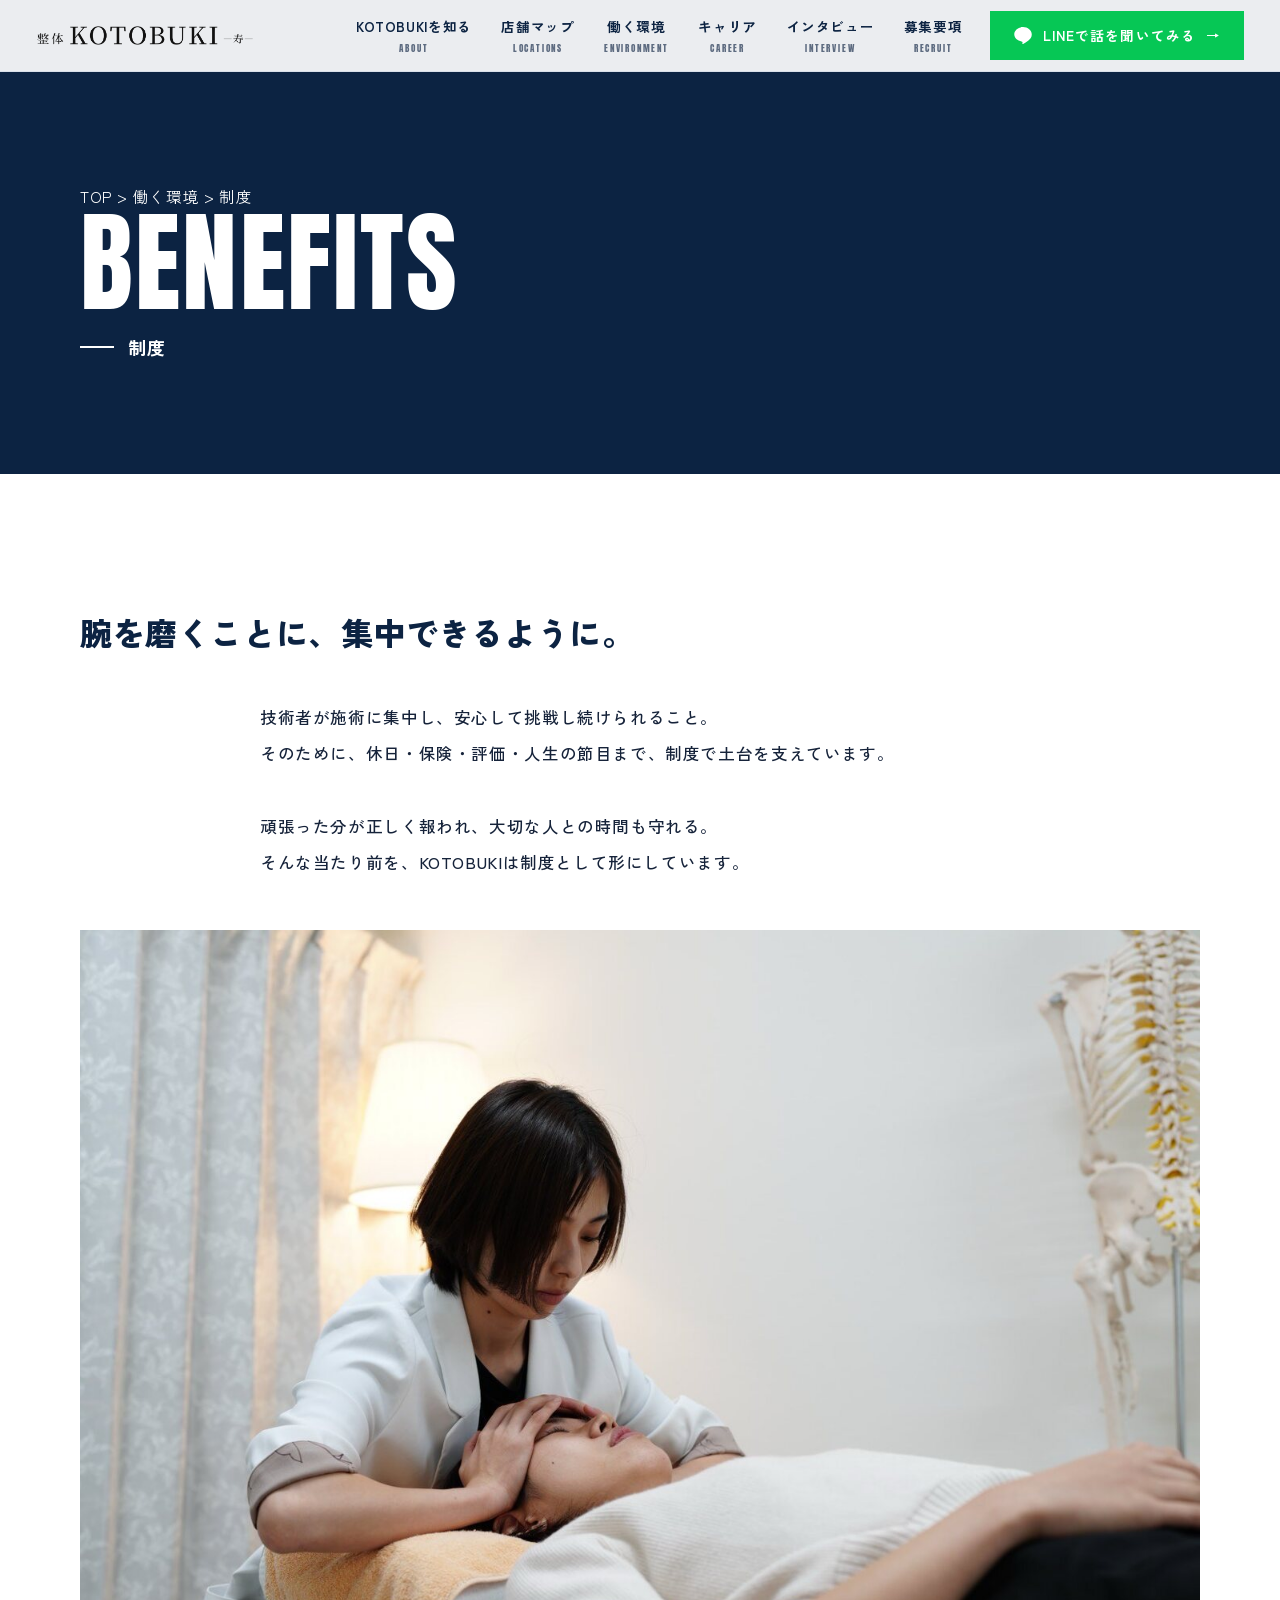
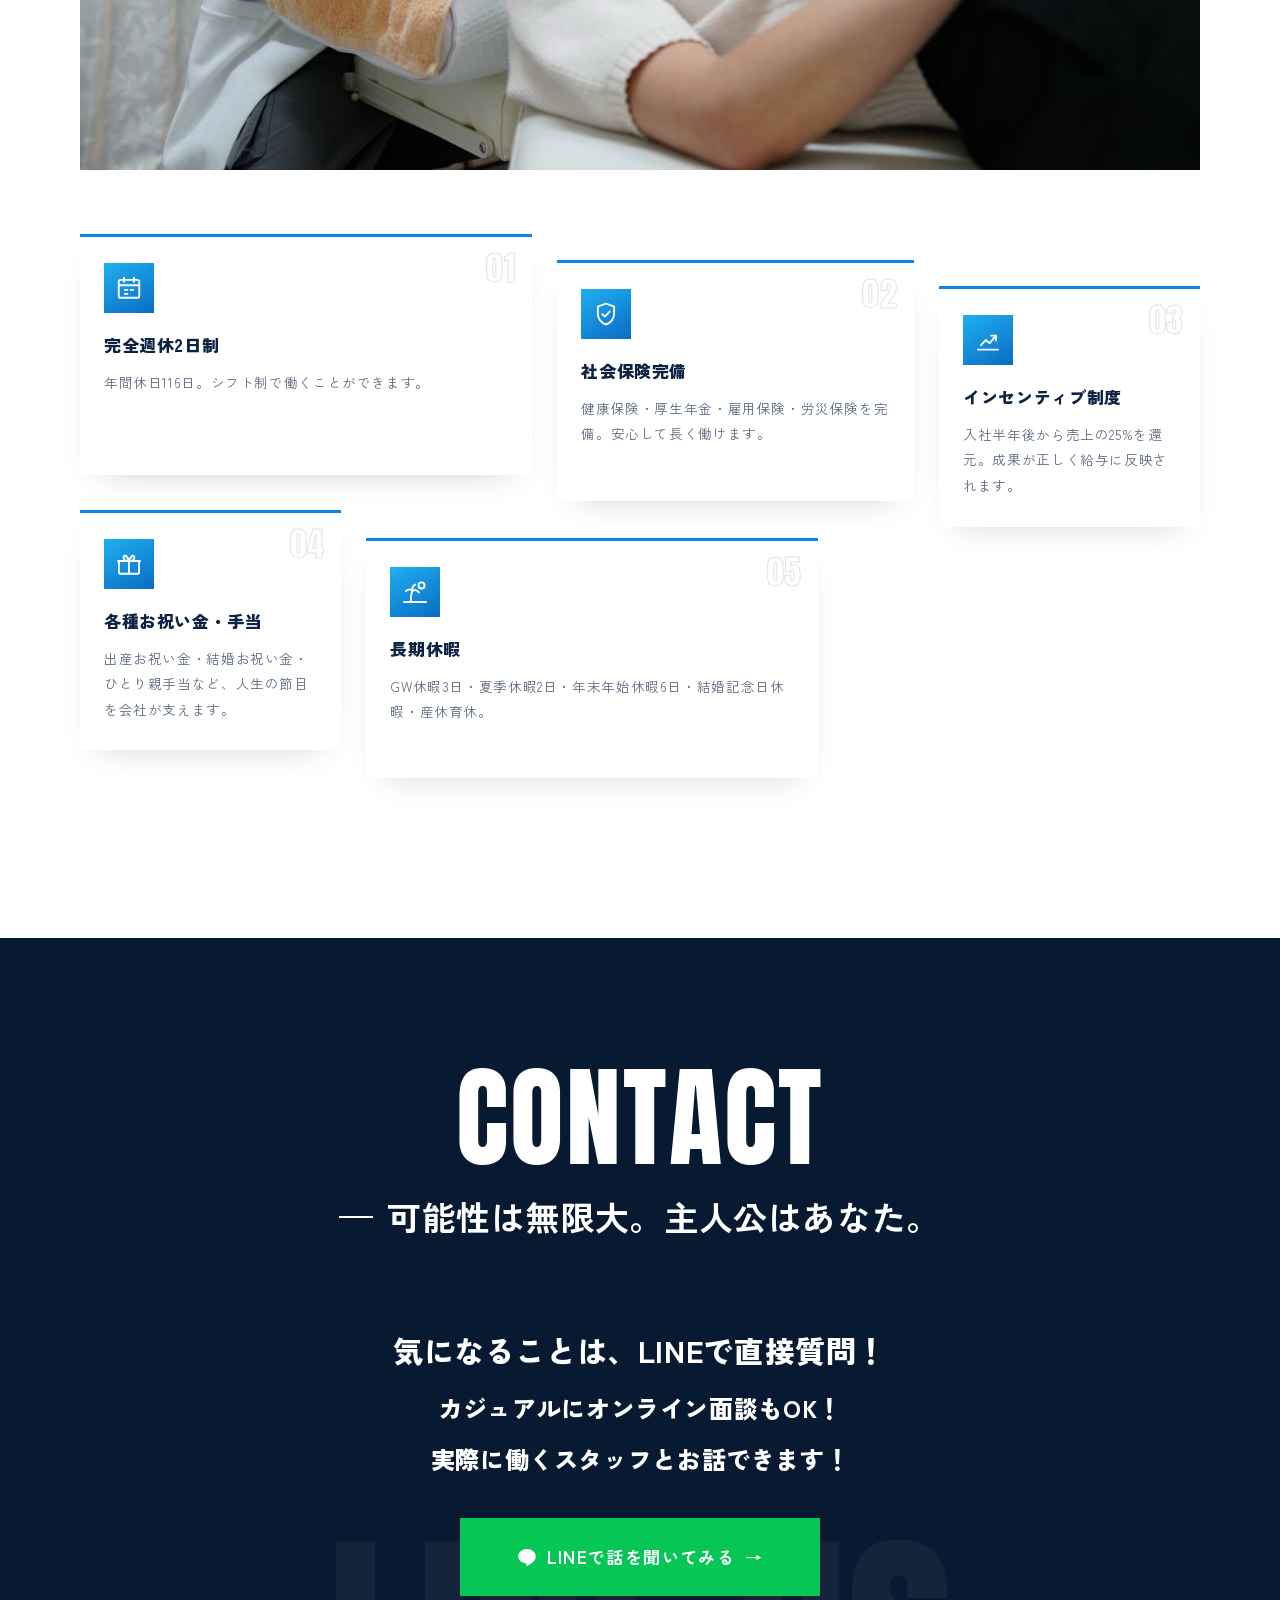
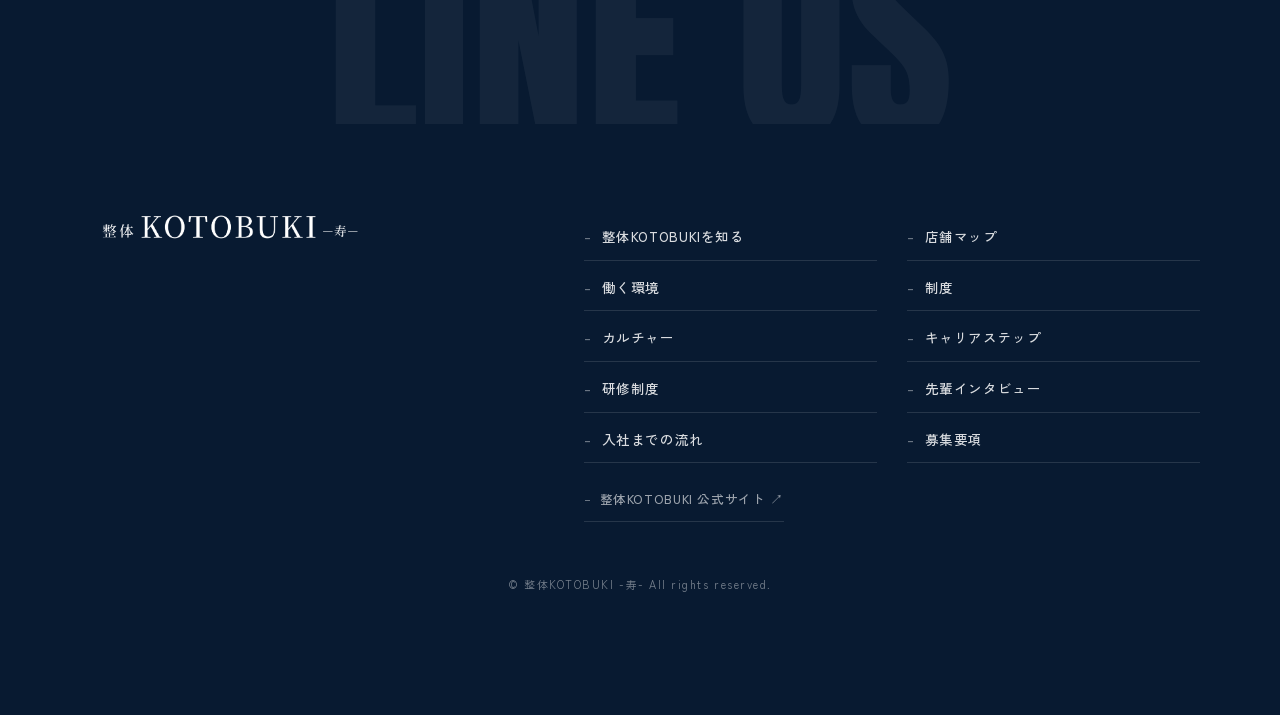
==== benefits.html @ 1397293a "採用LP 最新版（全9ページ・制度/カルチャー/研修/インタビュー写真反映）" ====
<!DOCTYPE html>
<html lang="ja">
<head>
<meta charset="UTF-8">
<meta name="viewport" content="width=device-width, initial-scale=1.0">
<title>制度｜整体KOTOBUKI 採用サイト</title>
<meta name="description" content="">
<link rel="preconnect" href="https://fonts.googleapis.com">
<link rel="preconnect" href="https://fonts.gstatic.com" crossorigin>
<link href="https://fonts.googleapis.com/css2?family=Anton&family=Zen+Kaku+Gothic+New:wght@500;700;900&display=swap" rel="stylesheet">
<link rel="stylesheet" href="css/style.css">
</head>
<body data-page="benefits">

<main id="benefits-page"></main>

<script src="js/config.js"></script>
<script src="js/main.js"></script>
</body>
</html>
---- css/style.css ----
/* =====================================================
   整体KOTOBUKI 採用サイト  style.css
   ※文章・画像・リンクの変更は js/config.js で行えます。
     このファイルを編集する必要はありません。
   ===================================================== */

:root{
  --navy-900:#081A31;
  --navy-800:#0C2342;
  --navy-700:#122E55;   /* メインネイビー */
  --navy-600:#1B3D6E;
  --navy-100:#E8EDF4;
  --blue-fresh-1:#1FB0EF; /* FVフレッシュブルー(明) */
  --blue-fresh-2:#0E86DD; /* FVフレッシュブルー(中) */
  --blue-fresh-3:#0A6CC4; /* FVフレッシュブルー(深) */
  --white:#FFFFFF;
  --off:#F5F7FA;
  --ink:#16233A;
  --gray:#5D6B80;
  --rule:#D9DFE8;
  --font-en:"Anton",sans-serif;
  --font-ja:"Zen Kaku Gothic New","Hiragino Kaku Gothic ProN","Yu Gothic",sans-serif;
  --header-h:72px;
  --ease:cubic-bezier(.22,.61,.2,1);
}

*{margin:0;padding:0;box-sizing:border-box}
html{scroll-behavior:smooth;scroll-padding-top:calc(var(--header-h) + 12px)}
body{
  font-family:var(--font-ja);
  color:var(--ink);
  background:var(--white);
  line-height:1.9;
  font-size:15.5px;
  letter-spacing:.04em;
  overflow-x:hidden;
}
img{max-width:100%;display:block}
a{color:inherit;text-decoration:none}
ul,ol{list-style:none}

/* ---------- 汎用 ---------- */
.wrap{width:min(1120px,92%);margin-inline:auto}
.sec{padding:clamp(72px,10vw,140px) 0;position:relative}
.sec--off{background:var(--off)}
.sec--navy{background:var(--navy-800);color:var(--white)}

/* 見出し：巨大英字＋日本語 */
.sec-head{margin-bottom:clamp(40px,6vw,72px);position:relative}
.sec-head .en{
  font-family:var(--font-en);
  font-size:clamp(46px,9vw,110px);
  line-height:.95;
  color:var(--navy-700);
  letter-spacing:.02em;
  text-transform:uppercase;
}
.sec--navy .sec-head .en{color:var(--white)}
.sec-head .en.outline{
  color:transparent;
  -webkit-text-stroke:1.5px var(--navy-700);
}
.sec--navy .sec-head .en.outline{-webkit-text-stroke:1.5px rgba(255,255,255,.85)}
.sec-head .ja{
  display:inline-flex;align-items:center;gap:14px;
  margin-top:14px;
  font-weight:700;font-size:clamp(15px,2.2vw,18px);
  color:var(--ink);
}
.sec--navy .sec-head .ja{color:var(--white)}
.sec-head .ja::before{content:"";width:34px;height:2px;background:var(--navy-700)}
.sec--navy .sec-head .ja::before{background:var(--white)}
.sec-lead{
  font-weight:900;font-size:clamp(21px,3.6vw,30px);
  line-height:1.6;color:var(--navy-800);margin-bottom:14px;
}
.sec--navy .sec-lead{color:var(--white)}
.sec-sub{color:var(--gray);max-width:640px}
.sec--navy .sec-sub{color:rgba(255,255,255,.78)}

/* ボタン */
.btn-line{
  position:relative;display:inline-flex;align-items:center;justify-content:center;gap:10px;
  min-width:280px;padding:18px 34px;
  background:var(--navy-700);color:var(--white);
  font-weight:700;font-size:16px;letter-spacing:.08em;
  border:1.5px solid var(--navy-700);
  overflow:hidden;isolation:isolate;
  transition:color .35s var(--ease);
}
.btn-line .icon{width:20px;height:20px;flex:none}
.btn-line .icon path{fill:currentColor}
.btn-line::after{content:"→";font-family:var(--font-ja);transition:transform .35s var(--ease)}
.btn-line::before{
  content:"";position:absolute;inset:0;background:var(--white);
  transform:scaleX(0);transform-origin:left;transition:transform .35s var(--ease);z-index:-1;
}
.btn-line:hover{color:var(--navy-700)}
.btn-line:hover::before{transform:scaleX(1)}
.btn-line:hover::after{transform:translateX(5px)}
.btn-line:focus-visible{outline:3px solid var(--navy-600);outline-offset:3px}
.btn-line--ghost{background:transparent;color:var(--navy-700)}
.btn-line--ghost::before{background:var(--navy-700)}
.btn-line--ghost:hover{color:var(--white)}
.sec--navy .btn-line{background:var(--white);color:var(--navy-800);border-color:var(--white)}
.sec--navy .btn-line::before{background:var(--navy-900)}
.sec--navy .btn-line:hover{color:var(--white)}

/* 画像プレースホルダー（写真未設定のとき） */
.ph{
  background:
    repeating-linear-gradient(-45deg,#E9EDF3 0 14px,#F2F5F9 14px 28px);
  border:1px solid var(--rule);
  display:flex;align-items:center;justify-content:center;
  color:#93A0B4;font-size:12px;font-weight:700;letter-spacing:.1em;
  text-align:center;padding:8px;min-height:100%;width:100%;
}
.imgbox{position:relative;overflow:hidden;background:var(--navy-100)}
.imgbox>img{width:100%;height:100%;object-fit:cover}

/* スクロール出現 */
.rv{opacity:0;transform:translateY(34px);transition:opacity .9s var(--ease),transform .9s var(--ease)}
.rv.is-in{opacity:1;transform:none}
.rv-d1{transition-delay:.12s}.rv-d2{transition-delay:.24s}.rv-d3{transition-delay:.36s}

/* =====================================================
   スプラッシュ（初回ロード演出）
   ===================================================== */
#splash{
  position:fixed;inset:0;z-index:1000;background:var(--navy-900);
  display:flex;align-items:center;justify-content:center;flex-direction:column;gap:18px;
  transition:transform .9s var(--ease);
}
#splash.is-done{transform:translateY(-100%)}
#splash .sp-en{
  font-family:var(--font-en);color:var(--white);
  font-size:clamp(34px,8vw,72px);letter-spacing:.06em;display:flex;overflow:hidden;
}
#splash .sp-en span{display:inline-block;transform:translateY(110%);animation:spUp .7s var(--ease) forwards}
#splash .sp-ja{
  color:rgba(255,255,255,.75);font-size:13px;letter-spacing:.35em;font-weight:500;
  opacity:0;animation:spFade .8s .9s forwards;
}
#splash .sp-bar{width:0;height:2px;background:var(--white);animation:spBar 1s .5s var(--ease) forwards}
@keyframes spUp{to{transform:translateY(0)}}
@keyframes spFade{to{opacity:1}}
@keyframes spBar{to{width:180px}}
body.no-splash #splash{display:none}

/* =====================================================
   ヘッダー
   ===================================================== */
#header{
  position:fixed;top:0;left:0;right:0;z-index:900;height:var(--header-h);
  display:flex;align-items:center;justify-content:space-between;
  padding:0 clamp(16px,3vw,36px);
  background:rgba(255,255,255,.92);backdrop-filter:blur(8px);
  border-bottom:1px solid var(--rule);
  transform:translateY(-100%);
  transition:transform .6s var(--ease),background-color .45s var(--ease),border-color .45s var(--ease),backdrop-filter .45s var(--ease);
}
#header.is-show{transform:none}
#header.is-clear{background:transparent;border-bottom-color:transparent;backdrop-filter:none}
.logo{display:flex;flex-direction:column;line-height:1.2}
.logo .l-top{font-size:10px;letter-spacing:.28em;color:var(--gray);font-weight:500}
.logo .l-main{font-family:var(--font-en);font-size:21px;color:var(--navy-800);letter-spacing:.05em}
.logo .l-main small{font-family:var(--font-ja);font-size:11px;font-weight:700;margin-left:6px;color:var(--gray)}
.logo img{height:22px;width:auto;max-width:min(60vw,300px);object-fit:contain}
.f-brand .logo img{height:26px}

.gnav{display:flex;align-items:center;gap:clamp(14px,2vw,28px)}
.gnav a.nav-item{display:flex;flex-direction:column;align-items:center;gap:1px;padding:6px 2px;position:relative}
.gnav a.nav-item .n-ja{font-size:13.5px;font-weight:700;color:var(--navy-800)}
.gnav a.nav-item .n-en{font-family:var(--font-en);font-size:9px;letter-spacing:.2em;color:var(--gray)}
.gnav a.nav-item::after{
  content:"";position:absolute;left:0;bottom:-2px;width:100%;height:2px;
  background:var(--navy-700);transform:scaleX(0);transition:transform .3s var(--ease);
}
.gnav a.nav-item:hover::after{transform:scaleX(1)}
.gnav .btn-line{min-width:0;padding:11px 22px;font-size:13.5px}

#menu-btn{
  display:none;width:52px;height:52px;border:none;cursor:pointer;
  background:linear-gradient(175deg,var(--blue-fresh-1) 0%,var(--blue-fresh-2) 45%,var(--blue-fresh-3) 100%);
  flex-direction:column;align-items:center;justify-content:center;gap:6px;z-index:960;
}
#menu-btn span{display:block;width:22px;height:2px;background:var(--white);transition:.35s var(--ease)}
#menu-btn.is-open span:nth-child(1){transform:translateY(8px) rotate(45deg)}
#menu-btn.is-open span:nth-child(2){opacity:0}
#menu-btn.is-open span:nth-child(3){transform:translateY(-8px) rotate(-45deg)}

/* スマホ全画面メニュー */
#mobile-menu{
  position:fixed;inset:0;z-index:950;background:var(--navy-900);color:var(--white);
  padding:calc(var(--header-h) + 24px) 8% 120px;
  display:flex;flex-direction:column;gap:6px;overflow-y:auto;
  clip-path:inset(0 0 100% 0);transition:clip-path .6s var(--ease);
}
#mobile-menu.is-open{clip-path:inset(0)}
/* 閉じるボタン（白い四角＋× 王将風） */
#menu-close{
  position:absolute;top:14px;right:14px;z-index:5;
  width:58px;height:58px;background:var(--white);border:none;cursor:pointer;
  display:flex;flex-direction:column;align-items:center;justify-content:center;gap:5px;
}
#menu-close .x{position:relative;width:20px;height:20px;display:block}
#menu-close .x i{position:absolute;left:0;top:9px;width:20px;height:2px;background:var(--navy-900);display:block}
#menu-close .x i:first-child{transform:rotate(45deg)}
#menu-close .x i:last-child{transform:rotate(-45deg)}
#menu-close .cl{font-family:var(--font-en);font-size:9px;letter-spacing:.16em;color:var(--navy-900)}
#menu-close:focus-visible{outline:3px solid var(--white);outline-offset:3px}
#mobile-menu .m-group{margin-bottom:2px}
#mobile-menu a.m-sub{
  display:flex;align-items:center;gap:10px;
  padding:11px 0 11px 24px;font-size:14px;font-weight:500;color:rgba(255,255,255,.82);
  border-bottom:1px solid rgba(255,255,255,.08);
  opacity:0;transform:translateY(14px);transition:.5s var(--ease);
}
#mobile-menu a.m-sub::before{content:"–";color:rgba(255,255,255,.4)}
#mobile-menu.is-open a.m-sub{opacity:1;transform:none}
#mobile-menu .m-logo{margin-bottom:16px}
#mobile-menu .m-logo img{height:20px;width:auto;opacity:.95}
#mobile-menu a.m-item{
  display:flex;align-items:baseline;gap:14px;padding:16px 0;
  border-bottom:1px solid rgba(255,255,255,.14);
  opacity:0;transform:translateY(16px);transition:.5s var(--ease);
}
#mobile-menu.is-open a.m-item{opacity:1;transform:none}
#mobile-menu a.m-item .n-en{font-family:var(--font-en);font-size:13px;letter-spacing:.15em;color:rgba(255,255,255,.5);min-width:110px}
#mobile-menu a.m-item .n-ja{font-weight:700;font-size:17px}
#mobile-menu .m-cta{margin-top:28px;opacity:0;transition:opacity .5s .3s var(--ease)}
#mobile-menu.is-open .m-cta{opacity:1}
#mobile-menu .m-cta .btn-line{width:100%;background:var(--white);color:var(--navy-900);border-color:var(--white)}
#mobile-menu .m-cta .btn-line::before{background:var(--navy-700)}
#mobile-menu .m-cta .btn-line:hover{color:var(--white)}

/* =====================================================
   ファーストビュー
   ===================================================== */
#hero{position:relative;display:flex;flex-direction:column;min-height:100svh;overflow:hidden;background:var(--blue-fresh-3)}
.hero-slides{position:relative;flex:none;height:70svh;min-height:380px;overflow:hidden}
.hero-slide{position:absolute;inset:0;opacity:0;transition:opacity 1.5s ease}
.hero-slide.is-active{opacity:1}
.hero-slide .imgbox,.hero-slide .ph{position:absolute;inset:0}
.hero-slide img{width:100%;height:100%;object-fit:cover;object-position:50% 28%}
/* 3種類のカメラワーク（ゆっくりズーム・パン） */
.hero-slide.kb-a img{animation:kbA 9.5s ease-out forwards}
.hero-slide.kb-b img{animation:kbB 9.5s ease-out forwards}
.hero-slide.kb-c img{animation:kbC 9.5s ease-out forwards}
@keyframes kbA{from{transform:scale(1.14)}to{transform:scale(1.02)}}
@keyframes kbB{from{transform:scale(1.04) translateX(-1.6%)}to{transform:scale(1.16) translateX(1.4%)}}
@keyframes kbC{from{transform:scale(1.12) translate(1.8%,1.4%)}to{transform:scale(1.03) translate(-1%,-1%)}}
.hero-slide .ph{color:rgba(255,255,255,.4);background:repeating-linear-gradient(-45deg,#10294B 0 16px,#0C2242 16px 32px);border:none;font-size:13px}

.hero-msg{
  --slant:clamp(26px,3.4vw,46px);
  position:relative;flex:1;z-index:5;
  display:flex;flex-direction:column;justify-content:center;
  margin-top:calc(-1 * var(--slant));
  clip-path:polygon(0 var(--slant),100% 0,100% 100%,0 100%);
  background:linear-gradient(175deg,var(--blue-fresh-1) 0%,var(--blue-fresh-2) 30%,var(--blue-fresh-3) 100%);
  padding:calc(var(--slant) + clamp(16px,2.4vw,30px)) max(6%,calc((100% - 1120px)/2)) calc(24px + env(safe-area-inset-bottom));
}
.hero-copy{
  color:var(--white);
  font-weight:900;font-size:clamp(23px,3.8vw,52px);line-height:1.5;letter-spacing:.05em;
  white-space:nowrap;
}
.hero-copy-row{overflow:hidden;margin-bottom:6px}
.hero-copy-row .hero-copy{transform:translateY(110%);transition:transform .9s var(--ease)}
.hero-copy-row:nth-child(2) .hero-copy{transition-delay:.18s}
#hero.is-ready .hero-copy{transform:none}
.hero-sub{
  margin:clamp(12px,1.6vw,18px) 0 0;
  color:rgba(255,255,255,.94);
  max-width:720px;font-size:clamp(12.5px,1.1vw,14px);line-height:2;
  opacity:0;transform:translateY(14px);transition:.8s .6s var(--ease);
}
#hero.is-ready .hero-sub{opacity:1;transform:none}
.hero-en{
  margin:14px 0 0;
  font-family:var(--font-en);font-size:11px;letter-spacing:.26em;
  color:var(--white);
  opacity:0;transform:translateY(10px);transition:.8s .9s var(--ease);
}
#hero.is-ready .hero-en{opacity:1;transform:none}

/* =====================================================
   画像スライダー（マーキー）
   ===================================================== */
#gallery{padding:clamp(56px,7vw,90px) 0;background:var(--white);overflow:hidden}
.marquee{display:flex;width:max-content;animation:marquee 42s linear infinite}
.marquee:hover{animation-play-state:paused}
.marquee-item{
  width:clamp(240px,32vw,420px);aspect-ratio:4/3;margin-right:clamp(14px,2vw,26px);flex:none;
}
.marquee-item:nth-child(even){transform:translateY(22px)}
@keyframes marquee{to{transform:translateX(-50%)}}

/* =====================================================
   ABOUT カード
   ===================================================== */
.about-cards{display:grid;grid-template-columns:repeat(2,1fr);gap:clamp(18px,2.6vw,34px);max-width:920px}
.about-card{position:relative;display:block;background:none;border:none}
.about-card:nth-child(2){transform:translateY(34px)}
/* 写真の右下にFVブルーのオフセットパネル */
.about-card .imgwrap{position:relative;display:block;margin-right:14px}
.about-card .imgwrap::after{
  content:"";position:absolute;top:14px;left:14px;right:-14px;bottom:-14px;
  background:linear-gradient(160deg,var(--blue-fresh-1) 0%,var(--blue-fresh-2) 45%,var(--blue-fresh-3) 100%);
  z-index:0;transition:transform .45s var(--ease);
}
.about-card:hover .imgwrap::after{transform:translate(4px,4px)}
.about-card .imgbox{position:relative;z-index:1;aspect-ratio:16/10;box-shadow:0 18px 42px -26px rgba(8,26,49,.4);overflow:hidden}
.about-card .imgbox img{transition:transform .8s var(--ease)}
.about-card:hover .imgbox img{transform:scale(1.06)}
.about-card .txt{padding:28px 0 0}
.about-card h3{
  font-size:clamp(19px,2.2vw,22px);font-weight:900;color:var(--navy-900);
  display:flex;align-items:center;gap:14px;
}
/* 矢印の丸ボタン（クリックできることを明示） */
.about-card .go{
  flex:none;width:46px;height:30px;border:2px solid var(--blue-fresh-2);border-radius:999px;
  display:grid;place-items:center;color:var(--blue-fresh-2);font-size:15px;font-weight:500;line-height:1;
  transition:background .3s var(--ease),color .3s var(--ease),transform .3s var(--ease);
}
.about-card:hover .go{background:var(--blue-fresh-2);color:var(--white);transform:translateX(5px)}
.about-card p{margin-top:10px;font-size:13.5px;color:var(--gray);line-height:1.9}

/* =====================================================
   店舗マップ
   ===================================================== */
/* 県ごとのカラーパレット */
:root{
  --loc-chiba:#E85A4F;    /* 千葉: コーラルレッド */
  --loc-tokyo:#2E77E5;    /* 東京: ブルー */
  --loc-saitama:#F0A32F;  /* 埼玉: アンバー */
  --loc-kanagawa:#1FA79B; /* 神奈川: ティール */
  --loc-osaka:#8B5BD6;    /* 大阪: パープル */
  --loc-nara:#57A85C;     /* 奈良: グリーン */
  --loc-chubu:#E24E8B;    /* 岐阜・愛知: ピンク */
}
.pref-chiba{--pc:var(--loc-chiba)}
.pref-tokyo{--pc:var(--loc-tokyo)}
.pref-saitama{--pc:var(--loc-saitama)}
.pref-kanagawa{--pc:var(--loc-kanagawa)}
.pref-osaka{--pc:var(--loc-osaka)}
.pref-nara{--pc:var(--loc-nara)}
.pref-chubu{--pc:var(--loc-chubu)}

/* LOCATIONSセクション: ディープネイビーの背景に差し替え */
#map{
  background:linear-gradient(165deg,var(--blue-fresh-1) 0%,var(--blue-fresh-2) 45%,var(--blue-fresh-3) 100%);
  color:var(--white);
}
#map .sec-head .en.outline{-webkit-text-stroke:1.5px rgba(255,255,255,.9)}
#map .sec-head .ja{color:var(--white)}
#map .sec-head .ja::before{background:var(--white)}
#map .sec-sub{color:rgba(255,255,255,.75)}

#map .map-count{
  font-weight:900;color:var(--white);
  font-size:clamp(24px,4.4vw,38px);margin-bottom:6px;
}
/* 「30」= 白 */
#map .map-count .num{
  font-family:var(--font-en);font-size:clamp(56px,9vw,104px);
  line-height:1;margin-right:6px;vertical-align:-6px;
  color:var(--white);
}
.map-grid{display:grid;grid-template-columns:1.05fr 1fr;gap:clamp(28px,4vw,60px);align-items:start;margin-top:clamp(28px,4vw,48px)}
.japan-map{width:100%;height:auto}
.japan-map .land{fill:#DFE7F1;stroke:rgba(10,29,54,.9);stroke-width:1.2}
.japan-map .land.is-active{fill:var(--pc);fill-opacity:1;stroke:rgba(255,255,255,.65);stroke-width:.8}
.japan-map .pin line{stroke:rgba(255,255,255,.6);stroke-width:1.2}
.japan-map .pin-dot{fill:var(--pc);stroke:var(--white);stroke-width:1}
.japan-map .pin-ring{fill:none;stroke:var(--pc);stroke-width:1.6;opacity:.9;transform-origin:center;transform-box:fill-box;animation:pinPulse 2.4s var(--ease) infinite}
@keyframes pinPulse{0%{transform:scale(.4);opacity:.95}80%{transform:scale(1.9);opacity:0}100%{opacity:0}}
.japan-map .pin-label{
  font-family:var(--font-ja);font-weight:700;font-size:11px;fill:var(--white);
}
.japan-map .pin-count{font-family:var(--font-en);font-size:10px;fill:rgba(255,255,255,.92);font-weight:700}

.store-list{display:flex;flex-direction:column;gap:10px;max-height:560px;overflow-y:auto;padding-right:6px}
.store-pref{border:1px solid var(--rule);border-left:4px solid var(--pc);background:var(--white)}
.store-pref summary{
  cursor:pointer;list-style:none;display:flex;align-items:center;gap:14px;
  padding:15px 18px;font-weight:900;color:var(--navy-800);font-size:15.5px;user-select:none;
}
.store-pref summary::-webkit-details-marker{display:none}
.store-pref summary .cnt{
  font-family:var(--font-en);font-size:12px;color:var(--white);background:var(--pc);
  padding:2px 10px;letter-spacing:.08em;
}
.store-pref summary::after{content:"+";margin-left:auto;font-family:var(--font-en);font-size:18px;color:var(--pc);transition:transform .3s}
.store-pref[open] summary::after{transform:rotate(45deg)}
.store-pref ul{padding:4px 18px 16px;display:grid;gap:10px}
.store-pref li{border-top:1px dashed var(--rule);padding-top:10px}
.store-pref li b{display:block;font-size:14px;color:var(--navy-800)}
.store-pref li span{font-size:12.5px;color:var(--gray);line-height:1.7;display:block}
.gmap-btn{
  display:inline-flex;align-items:center;gap:6px;margin-top:8px;
  padding:6px 14px;font-size:11.5px;font-weight:700;letter-spacing:.05em;
  color:var(--pc);border:1.5px solid var(--pc);background:var(--white);
  transition:background .25s var(--ease),color .25s var(--ease);
}
.gmap-btn svg{width:13px;height:13px;flex:none}
.gmap-btn::after{content:"↗";font-size:11px}
.gmap-btn:hover{background:var(--pc);color:var(--white)}
.gmap-btn:focus-visible{outline:2px solid var(--pc);outline-offset:2px}

/* =====================================================
   働く環境（オフセット配置でAIグリッド回避）
   ===================================================== */
.env-list{display:grid;grid-template-columns:repeat(12,1fr);gap:clamp(16px,2vw,26px)}
.env-item{
  min-width:0;position:relative;overflow:hidden;
  background:var(--white);border-top:3px solid var(--blue-fresh-2);
  padding:26px 24px 28px;box-shadow:0 14px 34px -22px rgba(8,26,49,.28);
  transition:transform .45s var(--ease),box-shadow .45s var(--ease);
}
.env-item:hover{transform:translateY(-6px);box-shadow:0 26px 50px -26px rgba(8,60,120,.42)}
/* 右上の淡い番号 */
.env-no{
  position:absolute;top:14px;right:16px;
  font-family:var(--font-en);font-size:34px;line-height:1;
  color:transparent;-webkit-text-stroke:1px rgba(18,46,85,.14);
  pointer-events:none;
}
/* アイコン */
.env-icon{
  width:50px;height:50px;margin-bottom:16px;
  display:grid;place-items:center;
  background:linear-gradient(150deg,var(--blue-fresh-1),var(--blue-fresh-3));
  transition:transform .45s var(--ease);
}
.env-item:hover .env-icon{transform:rotate(-6deg) scale(1.06)}
.env-icon svg{
  width:56%;height:56%;fill:none;stroke:var(--white);
  stroke-width:1.6;stroke-linecap:round;stroke-linejoin:round;
}
.env-item:nth-child(1){grid-column:1/6}
.env-item:nth-child(2){grid-column:6/10;transform:translateY(26px)}
.env-item:nth-child(3){grid-column:10/13;transform:translateY(52px)}
.env-item:nth-child(4){grid-column:1/4;transform:translateY(10px)}
.env-item:nth-child(5){grid-column:4/9;transform:translateY(38px)}
.env-item:nth-child(6){grid-column:9/13;transform:translateY(64px)}
.env-item h3{font-size:17px;font-weight:900;color:var(--navy-800);margin-bottom:8px;padding-right:34px}
.env-item p{font-size:13.5px;line-height:1.9;color:var(--gray)}
.env-spacer{height:70px}

/* =====================================================
   キャリアステップ（イラスト付き階段インフォグラフィック）
   ===================================================== */
#career{
  background-image:radial-gradient(rgba(255,255,255,.07) 1px,transparent 1px);
  background-size:24px 24px;
}
.career-wrap{position:relative;margin-top:clamp(34px,5vw,56px)}
/* 成長トレンド線（破線が描画されるアニメーション） */
.cg-trend{
  position:absolute;inset:0 2% 0 2%;width:96%;height:100%;pointer-events:none;z-index:0;
}
.cg-trend-line{
  fill:none;stroke:rgba(255,255,255,.4);stroke-width:.6;stroke-dasharray:2 2;
  stroke-dashoffset:100;transition:stroke-dashoffset 1.8s .4s var(--ease);
}
.career-wrap.is-in .cg-trend-line{stroke-dashoffset:0}
.cg-trend-head{
  position:absolute;top:6%;right:0;width:clamp(22px,3vw,34px);height:auto;pointer-events:none;
  opacity:0;transform:translate(-8px,8px);transition:.6s 2s var(--ease);
}
.cg-trend-head path{stroke:var(--blue-fresh-1);stroke-width:2.4;stroke-linecap:round;stroke-linejoin:round}
.career-wrap.is-in .cg-trend-head{opacity:1;transform:none}

/* ステップごとのグレード: 1=ブルー(スタート) 2=ブロンズ 3=シルバー 4=ゴールド */
.cg-item:nth-child(1){
  --bar-grad:linear-gradient(175deg,var(--blue-fresh-1) 0%,var(--blue-fresh-2) 45%,var(--blue-fresh-3) 100%);
  --metal:rgba(255,255,255,.8);--bar-ink:var(--white);
}
.cg-item:nth-child(2){
  --bar-grad:linear-gradient(175deg,#EBAA70 0%,#C97C3E 45%,#96551F 100%);
  --metal:#DE9A5C;--bar-ink:var(--white);
}
.cg-item:nth-child(3){
  --bar-grad:linear-gradient(175deg,#F0F3F7 0%,#BCC6D2 45%,#8C97A7 100%);
  --metal:#C3CCD8;--bar-ink:var(--navy-900);
}
.cg-item:nth-child(4){
  --bar-grad:linear-gradient(175deg,#F7E293 0%,#E4B64B 45%,#B5851C 100%);
  --metal:#E3B54A;--bar-ink:var(--navy-900);
}
.career-graph{
  position:relative;z-index:1;
  display:grid;grid-template-columns:repeat(4,1fr);
  gap:clamp(10px,1.8vw,24px);align-items:end;
}
.cg-item{display:flex;flex-direction:column;justify-content:flex-end;min-width:0}
.cg-card{
  display:flex;flex-direction:column;
  background:rgba(255,255,255,.07);
  border:1px solid rgba(255,255,255,.25);
  border-top:3px solid var(--metal);
  padding:clamp(14px,1.8vw,22px);
  margin-bottom:12px;
  transition:transform .4s var(--ease),background .4s var(--ease);
}
.cg-item:hover .cg-card{transform:translateY(-6px);background:rgba(255,255,255,.12)}
.cg-icon{
  width:clamp(44px,4.4vw,56px);height:clamp(44px,4.4vw,56px);border-radius:50%;
  background:var(--bar-grad);
  display:grid;place-items:center;margin-bottom:12px;
}
.cg-icon svg{width:55%;height:55%;fill:none;stroke:var(--bar-ink);stroke-width:1.7;stroke-linecap:round;stroke-linejoin:round}
.cg-no{
  font-family:var(--font-en);font-size:clamp(24px,3vw,36px);line-height:1;
  color:transparent;-webkit-text-stroke:1.2px var(--metal);
  margin-bottom:8px;
}
.cg-card h3{font-size:clamp(15px,1.7vw,19px);font-weight:900;line-height:1.5}
.cg-card p{margin-top:8px;font-size:12.5px;line-height:1.9;color:rgba(255,255,255,.82)}
.cg-tags{display:flex;flex-wrap:wrap;gap:6px;margin-top:12px}
.cg-tags span{
  font-size:11px;font-weight:700;letter-spacing:.04em;
  padding:4px 10px;border:1px solid var(--metal);
  color:var(--white);background:rgba(255,255,255,.1);
}
.cg-bar{
  position:relative;
  height:calc(30px + (var(--lv) - 1) * 40px);
  background:var(--bar-grad);
  display:flex;align-items:flex-start;justify-content:center;padding-top:7px;
  transform:scaleY(0);transform-origin:bottom;
  transition:transform .8s calc(var(--lv) * .14s) var(--ease);
}
.cg-item.is-in .cg-bar{transform:scaleY(1)}
.cg-bar span{
  font-family:var(--font-en);font-size:clamp(10px,1.2vw,13px);letter-spacing:.14em;color:var(--bar-ink);font-weight:700;
}
.cg-bar::after{
  content:"";position:absolute;top:0;left:0;right:0;height:3px;background:rgba(255,255,255,.85);
}
.career-swipe-hint{
  display:none;margin-top:6px;text-align:right;
  font-family:var(--font-en);font-size:10px;letter-spacing:.2em;color:rgba(255,255,255,.6);
}
/* 最終ステップの上に立つ旗を掲げた人物イラスト */
.cg-person{
  position:absolute;bottom:100%;right:8%;width:clamp(40px,4.6vw,58px);height:auto;
  margin-bottom:2px;
  opacity:0;transform:translateY(10px);
  transition:.7s 1.2s var(--ease);
  animation:climberBob 3.2s 2.2s ease-in-out infinite;
}
.cg-item.is-in .cg-person{opacity:1;transform:none}
@keyframes climberBob{0%,100%{translate:0 0}50%{translate:0 -4px}}

/* =====================================================
   研修制度（交互レイアウト）
   ===================================================== */
.training-list{display:flex;flex-direction:column;gap:clamp(34px,5vw,56px)}
.training-item{display:grid;grid-template-columns:1fr 1fr;gap:clamp(22px,4vw,56px);align-items:center}
.training-item:nth-child(even) .t-img{order:2}
.training-item .t-img{aspect-ratio:16/10}
.training-item .t-no{
  font-family:var(--font-en);color:transparent;-webkit-text-stroke:1.2px var(--navy-700);
  font-size:clamp(40px,6vw,64px);line-height:1;
}
.training-item h3{font-size:clamp(18px,2.6vw,22px);font-weight:900;color:var(--navy-800);margin:10px 0 10px}
.training-item p{color:var(--gray);font-size:14px}

/* =====================================================
   インタビュー
   ===================================================== */
.iv-cards{display:grid;grid-template-columns:repeat(3,1fr);gap:clamp(18px,2.6vw,32px)}
.iv-card{display:block;background:var(--white);border:1px solid var(--rule);position:relative;overflow:hidden}
.iv-card:nth-child(2){transform:translateY(30px)}
.iv-card .imgbox{aspect-ratio:16/10}
.iv-card .imgbox img{transition:transform .8s var(--ease);filter:none}
.iv-card:hover .imgbox img{transform:scale(1.05)}
.iv-card .txt{padding:18px 20px 20px}
.iv-card .job{
  display:inline-block;background:var(--navy-700);color:var(--white);
  font-size:12.5px;font-weight:700;letter-spacing:.1em;padding:4px 13px;margin-bottom:10px;
}
.iv-card h3{font-size:15.5px;font-weight:700;color:var(--navy-900);line-height:1.75;min-height:3.5em}
.iv-card .name{margin-top:12px;display:flex;align-items:baseline;gap:10px}
.iv-card .name b{font-size:19px;font-weight:900;color:var(--navy-800)}
.iv-card .name span{font-size:12.5px;color:var(--gray)}
.iv-card .more{
  display:flex;align-items:center;gap:8px;margin-top:14px;
  font-family:var(--font-en);font-size:11px;letter-spacing:.22em;color:var(--navy-700);
}
.iv-card .more::after{content:"→";transition:transform .3s var(--ease)}
.iv-card:hover .more::after{transform:translateX(6px)}

/* インタビュー下層ページ */
.iv-hero{
  background:linear-gradient(165deg,var(--blue-fresh-1) 0%,var(--blue-fresh-2) 45%,var(--blue-fresh-3) 100%);
  color:var(--white);
  padding:calc(var(--header-h) + clamp(40px,7vw,72px)) 0 clamp(44px,7vw,80px);
  overflow:hidden;
}
.iv-hero .wrap{display:grid;grid-template-columns:1.02fr .98fr;gap:clamp(28px,4.6vw,64px);align-items:center}
.iv-hero .iv-photo{
  position:relative;width:100%;max-width:540px;margin-left:auto;
}
.iv-hero .iv-photo::before{
  content:"";position:absolute;
  inset:clamp(10px,1.6vw,16px) calc(-1*clamp(10px,1.6vw,16px)) calc(-1*clamp(10px,1.6vw,16px)) clamp(10px,1.6vw,16px);
  border:2px solid rgba(255,255,255,.9);
}
.iv-hero .iv-photo .imgbox{
  position:relative;aspect-ratio:4/3;
  box-shadow:0 30px 60px -30px rgba(6,45,90,.55);
}
.iv-hero .job{display:inline-block;background:var(--white);color:var(--navy-900);font-size:12px;font-weight:700;padding:4px 14px;letter-spacing:.1em;margin-bottom:16px}
.iv-hero h1{font-size:clamp(21px,3.2vw,30px);font-weight:900;line-height:1.8;margin-bottom:20px}
.iv-hero .name{font-size:15px;color:rgba(255,255,255,.9)}
.iv-hero .name b{font-size:clamp(24px,3.4vw,32px);font-weight:900;color:var(--white);margin-right:12px}
.iv-qa{padding:clamp(60px,8vw,110px) 0}
.iv-qa .qa{max-width:780px;margin:0 auto clamp(40px,6vw,64px)}
.iv-qa .q{display:flex;gap:18px;align-items:baseline;margin-bottom:16px}
.iv-qa .q .q-no{font-family:var(--font-en);color:transparent;-webkit-text-stroke:1.2px var(--navy-700);font-size:clamp(34px,5vw,48px);line-height:1;flex:none}
.iv-qa .q h2{font-size:clamp(17px,2.6vw,21px);font-weight:900;color:var(--navy-800);border-bottom:2px solid var(--navy-700);padding-bottom:12px;flex:1}
.iv-qa .a{color:var(--ink);font-size:15px;line-height:2.2}
.iv-next{background:var(--off);padding:clamp(56px,8vw,90px) 0}
.iv-next h2{font-family:var(--font-en);font-size:clamp(24px,4vw,36px);color:var(--navy-700);margin-bottom:8px}
.iv-next .cap{font-weight:700;color:var(--gray);font-size:13.5px;margin-bottom:28px}
.iv-next .iv-cards{grid-template-columns:repeat(2,1fr);max-width:760px}
.iv-next .iv-card:nth-child(2){transform:none}

/* =====================================================
   CTA
   ===================================================== */
.cta-sec{background:var(--navy-900);color:var(--white);text-align:center;overflow:hidden;position:relative}
.cta-sec .sec-head .en,.sub-hero .sec-head .en{color:var(--white)}
.cta-sec .sec-head .ja,.sub-hero .sec-head .ja{color:var(--white)}
.cta-sec .sec-head .ja::before,.sub-hero .sec-head .ja::before{background:var(--white)}
.sub-hero .sec-head{margin-bottom:0}
.cta-sec .cta-bg{
  position:absolute;inset:auto 0 -10px;font-family:var(--font-en);
  font-size:clamp(90px,18vw,240px);line-height:.8;color:rgba(255,255,255,.05);
  white-space:nowrap;pointer-events:none;user-select:none;text-align:center;
}
.cta-sec .cta-lines{display:flex;flex-direction:column;gap:6px;margin:26px 0 36px}
.cta-sec .cta-lines p{font-weight:900;font-size:clamp(17px,3vw,24px)}
.cta-sec .cta-lines p:first-child{font-size:clamp(20px,3.6vw,30px)}
.cta-sec .btn-line{min-width:min(360px,86vw);padding:22px 34px;font-size:17px}
.cta-sec .note{margin-top:16px;font-size:12px;color:rgba(255,255,255,.6);letter-spacing:.1em}

/* =====================================================
   入社までの流れ（縦フロー）
   ===================================================== */
.flow-list{position:relative;max-width:720px;margin-top:12px;counter-reset:fl}
.flow-list::before{
  content:"";position:absolute;left:31px;top:10px;bottom:10px;width:2px;background:var(--rule);
}
.flow-item{position:relative;padding:0 0 clamp(30px,4vw,44px) 92px;counter-increment:fl}
.flow-item:last-child{padding-bottom:0}
.flow-item::before{
  content:counter(fl,decimal-leading-zero);
  position:absolute;left:0;top:0;width:64px;height:64px;
  background:var(--step-grad);color:var(--white);
  font-family:var(--font-en);font-size:20px;letter-spacing:.05em;
  display:flex;align-items:center;justify-content:center;
  box-shadow:0 10px 24px -12px rgba(10,108,196,.55);
}
/* 01→05にかけて、FVのフレッシュブルーが濃くなっていくグラデーション */
.flow-item:nth-child(1){--step-grad:linear-gradient(150deg,#5CCBF7 0%,#1FB0EF 100%)}
.flow-item:nth-child(2){--step-grad:linear-gradient(150deg,#1FB0EF 0%,#149BE6 100%)}
.flow-item:nth-child(3){--step-grad:linear-gradient(150deg,#149BE6 0%,#0E86DD 100%)}
.flow-item:nth-child(4){--step-grad:linear-gradient(150deg,#0E86DD 0%,#0A6CC4 100%)}
.flow-item:nth-child(5){--step-grad:linear-gradient(150deg,#0A6CC4 0%,#08529B 100%)}
/* 縦の導線もブルーに */
.flow-list::before{background:linear-gradient(180deg,#5CCBF7 0%,#0E86DD 55%,#08529B 100%);opacity:.35}
.flow-item h3{font-size:18px;font-weight:900;color:var(--navy-800);padding-top:4px;margin-bottom:6px}
.flow-item p{color:var(--gray);font-size:14px}

/* =====================================================
   募集要項
   ===================================================== */
.req-table{border-top:1px solid var(--rule);max-width:880px}
.req-row{display:grid;grid-template-columns:190px 1fr;border-bottom:1px solid var(--rule)}
.req-row dt{
  background:var(--off);padding:20px 22px;font-weight:900;color:var(--navy-800);font-size:14px;
}
.req-row dd{padding:20px 24px;font-size:14px;white-space:pre-line;line-height:2}
.req-cta{margin-top:44px}

/* =====================================================
   下層：創業ストーリー / 代表メッセージ
   ===================================================== */
.sub-hero{
  background:var(--navy-800);color:var(--white);
  padding:calc(var(--header-h) + clamp(56px,9vw,110px)) 0 clamp(56px,9vw,110px);
  position:relative;overflow:hidden;
}
.sub-hero .bg-en{
  position:absolute;right:-2%;bottom:-14px;font-family:var(--font-en);
  font-size:clamp(80px,16vw,220px);color:rgba(255,255,255,.06);line-height:.8;white-space:nowrap;
}
.sub-hero .crumb{font-size:11.5px;color:rgba(255,255,255,.6);letter-spacing:.1em;margin-bottom:22px}
.sub-hero .crumb a:hover{text-decoration:underline}

.story-lead{font-weight:900;font-size:clamp(22px,3.8vw,32px);color:var(--navy-800);margin-bottom:14px;white-space:pre-line}
.story-main-img{aspect-ratio:21/9;margin:clamp(30px,5vw,50px) 0}
.story-chapters{position:relative;margin-top:clamp(36px,5vw,60px)}
.story-chapters::before{content:"";position:absolute;left:8px;top:8px;bottom:8px;width:2px;background:var(--rule)}
.story-ch{position:relative;padding:0 0 clamp(44px,6vw,70px) clamp(40px,5vw,64px)}
.story-ch:last-child{padding-bottom:0}
.story-ch::before{
  content:"";position:absolute;left:2px;top:10px;width:14px;height:14px;background:var(--navy-700);
}
.story-ch .year{font-family:var(--font-en);font-size:clamp(24px,3.6vw,34px);color:var(--navy-700);line-height:1;margin-bottom:8px}
.story-ch h2{font-size:clamp(18px,2.8vw,23px);font-weight:900;color:var(--navy-800);margin-bottom:12px}
.story-ch .grid{display:grid;grid-template-columns:1.2fr .8fr;gap:clamp(18px,3vw,36px);align-items:start}
.story-ch p{color:var(--ink);font-size:15px;line-height:2.15;white-space:pre-line}
.story-ch b{font-weight:900;color:var(--navy-800)}
.story-ch .imgbox{aspect-ratio:4/3}

/* 代表メッセージ: 王将CEOページ型（大きな名前・-MESSAGEラベル・読みやすい本文） */
.msg-lead{
  text-align:center;font-weight:900;color:var(--navy-800);
  font-size:clamp(24px,4vw,40px);line-height:1.7;white-space:pre-line;
}
.msg-company{
  text-align:center;margin-top:clamp(26px,4vw,38px);
  font-weight:700;color:var(--gray);font-size:clamp(13px,1.6vw,15px);line-height:1.9;
}
.msg-name-big{
  text-align:center;margin-top:4px;
  font-weight:900;color:var(--navy-900);
  font-size:clamp(30px,5vw,46px);letter-spacing:.1em;
}
.msg-photo-hero{
  position:relative;width:min(820px,100%);
  margin:clamp(30px,4.6vw,48px) auto 0;
}
.msg-photo-hero::before{
  content:"";position:absolute;inset:clamp(12px,2vw,20px) calc(-1*clamp(12px,2vw,20px)) calc(-1*clamp(12px,2vw,20px)) clamp(12px,2vw,20px);
  background:linear-gradient(150deg,var(--blue-fresh-2),var(--blue-fresh-3));
}
.msg-photo-hero .imgbox{
  position:relative;aspect-ratio:16/10;
  box-shadow:0 34px 70px -34px rgba(8,60,120,.5);
}
.msg-label{
  max-width:760px;margin:clamp(48px,7vw,76px) auto 0;
  font-family:var(--font-en);font-size:clamp(16px,2.2vw,20px);letter-spacing:.22em;
  color:var(--blue-fresh-3);display:flex;align-items:center;gap:14px;
}
.msg-label::before{content:"";width:36px;height:2px;background:var(--blue-fresh-2);flex:none}
.msg-body{
  max-width:760px;margin:clamp(24px,3.6vw,36px) auto 0;
  font-size:clamp(15px,1.3vw,16.5px);font-weight:500;line-height:2.25;
  color:var(--ink);white-space:pre-line;
}
.msg-inline-img{
  max-width:760px;margin:clamp(30px,4.6vw,48px) auto;
}
.msg-inline-img .imgbox{aspect-ratio:16/9;box-shadow:0 24px 50px -28px rgba(8,26,49,.4)}
.msg-sign{
  max-width:760px;margin:clamp(30px,4.6vw,46px) auto 0;
  font-weight:900;font-size:clamp(15px,1.4vw,17px);color:var(--navy-800);text-align:right;
}
@media (max-width:640px){
  .msg-body{font-size:15px;line-height:2.15}
}

/* =====================================================
   フッター
   ===================================================== */
#footer{background:var(--navy-900);color:var(--white);padding:clamp(56px,8vw,90px) 0 120px}
.f-grid{display:grid;grid-template-columns:1fr 1.4fr;gap:clamp(30px,5vw,70px);align-items:start}
.f-brand .logo .l-main{color:var(--white);font-size:26px}
.f-brand .logo .l-top{color:rgba(255,255,255,.55)}
.f-brand .logo .l-main small{color:rgba(255,255,255,.65)}
.f-brand p{margin-top:16px;font-size:12.5px;color:rgba(255,255,255,.65);line-height:2}
.f-brand .btn-line{margin-top:24px;background:var(--white);color:var(--navy-900);border-color:var(--white)}
.f-brand .btn-line::before{background:var(--navy-700)}
.f-brand .btn-line:hover{color:var(--white)}
.f-links{display:grid;grid-template-columns:repeat(2,1fr);gap:4px 30px}
.f-links a{
  display:flex;align-items:center;gap:10px;padding:10px 0;font-size:13.5px;font-weight:500;
  color:rgba(255,255,255,.85);border-bottom:1px solid rgba(255,255,255,.12);
}
.f-links a::before{content:"–";color:rgba(255,255,255,.4)}
.f-links a:hover{color:var(--white)}
.f-official{grid-column:1/-1;margin-top:10px}
.f-official a{font-size:12.5px;color:rgba(255,255,255,.6);display:inline-flex;gap:8px}
.f-official a:hover{color:var(--white);text-decoration:underline}
.copyright{margin-top:52px;text-align:center;font-size:11px;color:rgba(255,255,255,.45);letter-spacing:.14em}

/* スマホ追従LINEボタン */
#sticky-cta{
  position:fixed;left:0;right:0;bottom:0;z-index:800;padding:10px 12px calc(10px + env(safe-area-inset-bottom));
  background:rgba(8,26,49,.9);backdrop-filter:blur(6px);
  transform:translateY(110%);transition:transform .5s var(--ease);
  display:none;
}
#sticky-cta.is-show{transform:none}
#sticky-cta .btn-line{width:100%;min-width:0;padding:15px;font-size:15px;background:var(--white);color:var(--navy-900);border-color:var(--white)}
#sticky-cta .btn-line::before{background:var(--navy-700)}
#sticky-cta .btn-line:hover{color:var(--white)}

/* ページトップ */
#totop{
  position:fixed;right:18px;bottom:96px;z-index:790;width:46px;height:46px;
  background:var(--navy-700);color:var(--white);border:none;cursor:pointer;
  font-family:var(--font-en);font-size:11px;letter-spacing:.08em;
  opacity:0;pointer-events:none;transition:.4s;
}
#totop.is-show{opacity:1;pointer-events:auto}

/* =====================================================
   レスポンシブ
   ===================================================== */
@media (max-width:960px){
  .about-cards{grid-template-columns:1fr 1fr}
  .about-card:nth-child(2){transform:none}
  .map-grid{grid-template-columns:1fr}
  .env-item:nth-child(n){grid-column:span 6;transform:none}
  .env-spacer{height:0}
  .iv-cards{grid-template-columns:1fr 1fr}
  .iv-card:nth-child(2){transform:none}
  .training-item{grid-template-columns:1fr}
  .training-item:nth-child(even) .t-img{order:0}
  .iv-hero .wrap{grid-template-columns:1fr;gap:30px}
  .iv-hero .iv-photo{max-width:none;margin:6px 0 0;order:2}
  .iv-hero .iv-photo::before{inset:10px -8px -8px 10px}
  .story-ch .grid{grid-template-columns:1fr}
}
/* タブレット以下: ナビ項目はメニュー内へ。ヘッダーは「ロゴ｜LINE＋メニュー」の構成 */
@media (max-width:1180px){
  #header .gnav a.nav-item{display:none}
  #menu-btn{display:flex;flex:none}
  .gnav{gap:10px;flex:none}
  .gnav .btn-line{min-width:0;padding:10px 16px;font-size:13px;white-space:nowrap;flex:none}
  #header .logo{flex:none;min-width:0}
}
@media (max-width:1024px){
  :root{--header-h:60px}
  #sticky-cta{display:block}
}
@media (max-width:820px){
  .cg-trend,.cg-trend-head{display:none}
  .career-graph{
    grid-template-columns:repeat(4,206px);align-items:end;
    gap:12px;overflow-x:auto;padding:4px 4px 14px;
    scroll-snap-type:x proximity;-webkit-overflow-scrolling:touch;
  }
  .cg-item{align-self:end}
  .cg-item{scroll-snap-align:start}
  .cg-bar{height:calc(24px + (var(--lv) - 1) * 34px)}
  .career-swipe-hint{display:block}
}
.btn-line .t-short{display:none}

@media (max-width:640px){
  body{font-size:14.5px}
  #header{padding:0 10px 0 14px}
  .logo{min-width:0}
  .logo img{height:16px;max-width:38vw}
  .gnav{gap:8px}
  .gnav .btn-line{padding:9px 12px;font-size:12px;letter-spacing:.04em;gap:6px}
  .gnav .btn-line .icon{width:15px;height:15px}
  .gnav .btn-line::after{content:none}
  .gnav .btn-line .t-long{display:none}
  .gnav .btn-line .t-short{display:inline}
  #menu-btn{width:44px;height:44px}
  .f-brand .logo img{height:22px}
  .about-cards{grid-template-columns:1fr}
  .env-list{grid-template-columns:1fr;gap:14px}
  .env-item:nth-child(n){grid-column:auto}
  .iv-cards{grid-template-columns:1fr}
  .iv-next .iv-cards{grid-template-columns:1fr}
  .iv-card h3{min-height:0}
  .req-row{grid-template-columns:1fr}
  .req-row dt{padding:12px 16px}
  .req-row dd{padding:14px 16px 18px}
  .f-grid{grid-template-columns:1fr}
  .f-links{grid-template-columns:1fr}
  .flow-list::before{left:23px}
  .flow-item{padding-left:70px}
  .flow-item::before{width:48px;height:48px;font-size:16px}
}
@media (max-width:640px){
  #footer{padding-bottom:140px}
  #totop{bottom:88px;right:12px;width:40px;height:40px}
  .marquee-item:nth-child(even){transform:translateY(12px)}
}

/* アニメーションを減らす設定の尊重 */
@media (prefers-reduced-motion:reduce){
  *,*::before,*::after{animation-duration:.01ms !important;animation-iteration-count:1 !important;transition-duration:.01ms !important}
  html{scroll-behavior:auto}
  .rv{opacity:1;transform:none}
  #splash{display:none}
}

/* =====================================================
   LINEボタンカラー（LINEブランドグリーン #06C755）
   ===================================================== */
:root{--line-green:#06C755;--line-green-dark:#05A94A}
.btn-line,
.sec--navy .btn-line,
#mobile-menu .m-cta .btn-line,
#sticky-cta .btn-line,
.f-brand .btn-line{
  background:var(--line-green);
  color:var(--white);
  border-color:var(--line-green);
}
.btn-line::before,
.sec--navy .btn-line::before,
#mobile-menu .m-cta .btn-line::before,
#sticky-cta .btn-line::before,
.f-brand .btn-line::before{background:var(--line-green-dark)}
.btn-line:hover,
.sec--navy .btn-line:hover,
#mobile-menu .m-cta .btn-line:hover,
#sticky-cta .btn-line:hover,
.f-brand .btn-line:hover{color:var(--white)}
.btn-line:focus-visible{outline-color:var(--line-green-dark)}

/* =====================================================
   スマホFV: サイズ調整のみ（構成はPCと共通）
   ===================================================== */
@media (max-width:640px){
  .hero-copy{font-size:clamp(23px,7vw,29px)}
  .hero-msg{padding-left:7%;padding-right:7%;justify-content:flex-start}
  .hero-sub{font-size:12px;line-height:1.85;color:rgba(255,255,255,.92)}
  .hero-en{font-size:10px;color:rgba(255,255,255,.8)}
}
.msg-body b{font-weight:900;color:var(--navy-800)}

/* =====================================================
   ムービーセクション（YouTube埋め込み）
   ===================================================== */
#movie{text-align:center}
#movie .sec-head{text-align:left}
.movie-lead{font-size:clamp(22px,3.6vw,34px);margin-bottom:clamp(24px,4vw,40px);text-align:left}
.movie-frame{
  position:relative;max-width:920px;margin:0 auto;aspect-ratio:16/9;
  background:#000 url() center/cover;box-shadow:0 30px 64px -30px rgba(8,26,49,.5);
}
.movie-frame::before{
  content:"MOVIE LOADING…";position:absolute;inset:0;display:flex;align-items:center;justify-content:center;
  color:rgba(255,255,255,.5);font-family:var(--font-en);font-size:12px;letter-spacing:.3em;
}
.movie-frame iframe{position:absolute;inset:0;width:100%;height:100%;border:0}
.movie-text{
  max-width:680px;margin:clamp(22px,3.4vw,34px) auto 0;
  font-size:14.5px;line-height:2.1;color:var(--ink);
  text-align:left;
  /* 日本語の文節を意識した折り返し（不自然な改行を防ぐ） */
  word-break:auto-phrase;
  line-break:strict;
  text-wrap:pretty;
}
@media (max-width:640px){
  .movie-text{font-size:14px;line-height:2}
}

/* INTERVIEWセクション: FVと同じフレッシュブルー背景 */
#interview{
  background:linear-gradient(165deg,var(--blue-fresh-1) 0%,var(--blue-fresh-2) 45%,var(--blue-fresh-3) 100%);
  color:var(--white);
}
#interview .sec-head .en{color:var(--white)}
#interview .sec-head .ja{color:var(--white)}
#interview .sec-head .ja::before{background:var(--white)}
#interview .sec-lead{color:var(--white)}
#interview .sec-sub{color:rgba(255,255,255,.85)}

/* キャリア: スマホ自動ツアーの跳ぶ人物 */
.career-graph{position:relative}
.cg-hopper{
  position:absolute;left:0;top:0;width:46px;height:auto;z-index:3;pointer-events:none;
  opacity:0;transition:opacity .4s var(--ease);will-change:transform;
}
.cg-hopper.is-on{opacity:1}
.cg-hopper.is-goal{animation:climberBob 3.2s .6s ease-in-out infinite}
@media (min-width:821px){.cg-hopper{display:none}}
@media (max-width:820px){.cg-person{display:none}}

/* CTAリード: 常に一行で収める */
.cta-oneline{
  white-space:nowrap;
  font-size:clamp(15px,4.4vw,32px);
}

/* インタビュー本文中の写真＋一言コメント */
.qa-photo{margin:clamp(22px,3vw,30px) 0 0;display:flex;flex-direction:column;gap:12px;align-items:flex-start}
.qa-photo .imgbox{
  aspect-ratio:4/3;max-width:440px;
  box-shadow:0 20px 44px -26px rgba(8,26,49,.42);
}
/* 縦長写真でも頭上が切れないよう、常に上端基準で表示 */
.qa-photo .imgbox img{object-position:top center}
.qa-photo figcaption{
  max-width:440px;margin-top:10px;padding-left:12px;
  border-left:3px solid var(--blue-fresh-1);
  font-size:12.5px;line-height:1.85;color:var(--gray);
}
@media (max-width:640px){
  .qa-photo .imgbox,.qa-photo figcaption{max-width:none}
  .qa-photo figcaption{font-size:12px}
}

/* トップCTAの見出しも一行で収める */
.cta-sec .sec-head .ja{white-space:nowrap;font-size:clamp(16px,4.6vw,34px)}

/* 極小端末: 長い英字見出し（ENVIRONMENT等）が画面を超えないよう縮小 */
@media (max-width:400px){
  .sec-head .en{font-size:clamp(30px,10.5vw,46px)}
}

/* 店舗マップ: 展開数の注記 */
.map-note{margin-top:6px;font-size:12px;letter-spacing:.04em;color:rgba(255,255,255,.75)}

/* =====================================================
   制度・カルチャー下層ページ
   ===================================================== */
.benefit-intro{
  max-width:760px;margin:clamp(24px,3.6vw,36px) auto clamp(30px,4.6vw,48px);
  font-size:clamp(15px,1.3vw,16.5px);font-weight:500;line-height:2.2;
  color:var(--ink);white-space:pre-line;
}
.cul-list{margin-top:clamp(36px,5.4vw,60px);display:flex;flex-direction:column;gap:clamp(44px,6.4vw,76px)}
.cul-item{display:grid;grid-template-columns:1.05fr .95fr;gap:clamp(24px,4vw,52px);align-items:center}
.cul-item.is-rev .cul-img{order:2}
.cul-img .imgbox{aspect-ratio:16/10;box-shadow:0 26px 54px -28px rgba(8,26,49,.4)}
.cul-no{
  font-family:var(--font-en);font-size:clamp(30px,3.6vw,44px);line-height:1;
  color:transparent;-webkit-text-stroke:1.2px var(--blue-fresh-2);
  margin-bottom:10px;
}
.cul-txt h2{font-size:clamp(19px,2.3vw,25px);font-weight:900;color:var(--navy-900);margin-bottom:12px}
.cul-txt p{font-size:15px;line-height:2.1;color:var(--ink)}
@media (max-width:820px){
  .cul-item{grid-template-columns:1fr;gap:16px}
  .cul-item.is-rev .cul-img{order:0}
  .cul-txt p{font-size:14px}
}

/* =====================================================
   カルチャー冒頭ヒーロー
   ===================================================== */
.cul-intro{padding-bottom:clamp(20px,3vw,32px)}
.cul-intro-grid{
  display:grid;grid-template-columns:1fr 1.05fr;gap:clamp(28px,4.6vw,64px);align-items:center;
}
.cul-intro-en{
  font-family:var(--font-en);font-size:clamp(13px,1.5vw,16px);letter-spacing:.24em;
  color:var(--blue-fresh-3);display:flex;align-items:center;gap:14px;margin-bottom:18px;
}
.cul-intro-en::before{content:"";width:38px;height:2px;background:var(--blue-fresh-2);flex:none}
.cul-intro-lead{
  font-size:clamp(26px,4.2vw,44px);font-weight:900;line-height:1.55;color:var(--navy-900);
  white-space:pre-line;letter-spacing:.01em;
}
.cul-intro-body{
  margin-top:clamp(18px,2.6vw,26px);
  font-size:clamp(14.5px,1.2vw,16px);line-height:2.1;color:var(--ink);white-space:pre-line;
}
/* 右側ビジュアル: 青オフセットパネル＋斜めクリップ */
.cul-intro-media{position:relative}
.cul-intro-media::before{
  content:"";position:absolute;top:16px;left:16px;right:-16px;bottom:-16px;
  background:linear-gradient(150deg,var(--blue-fresh-1) 0%,var(--blue-fresh-2) 48%,var(--blue-fresh-3) 100%);
  z-index:0;
}
.cul-intro-media .imgbox{
  position:relative;z-index:1;aspect-ratio:5/4;overflow:hidden;
  box-shadow:0 30px 60px -30px rgba(8,60,120,.5);
}
.cul-intro-media .imgbox img{transition:transform 1.1s var(--ease)}
.cul-intro-media:hover .imgbox img{transform:scale(1.05)}
.cul-sec{padding-top:clamp(30px,4.6vw,56px)}
@media (max-width:820px){
  .cul-intro-grid{grid-template-columns:1fr;gap:26px}
  .cul-intro-media{order:-1}
  .cul-intro-media::before{top:10px;left:10px;right:-10px;bottom:-10px}
}

/* 研修制度: トップの単一カードは幅を抑える */
.about-cards--single{grid-template-columns:minmax(0,560px);justify-content:start}
@media (max-width:720px){.about-cards--single{grid-template-columns:1fr}}

/* 研修制度ページ: 特長カード */
.train-feats{
  display:grid;grid-template-columns:1fr 1fr;gap:clamp(16px,2.4vw,28px);
}
.train-feat{
  position:relative;overflow:hidden;background:var(--white);
  border:1px solid var(--rule);border-top:3px solid var(--blue-fresh-2);
  padding:clamp(22px,3vw,34px);
  transition:transform .45s var(--ease),box-shadow .45s var(--ease);
}
.train-feat:hover{transform:translateY(-6px);box-shadow:0 26px 50px -26px rgba(8,60,120,.42)}
.tf-no{
  position:absolute;top:16px;right:18px;font-family:var(--font-en);font-size:38px;line-height:1;
  color:transparent;-webkit-text-stroke:1px rgba(18,46,85,.12);pointer-events:none;
}
.tf-icon{
  width:54px;height:54px;display:grid;place-items:center;margin-bottom:18px;
  background:linear-gradient(150deg,var(--blue-fresh-1),var(--blue-fresh-3));
}
.tf-icon svg{width:56%;height:56%;fill:none;stroke:var(--white);stroke-width:1.6;stroke-linecap:round;stroke-linejoin:round}
.train-feat h3{font-size:clamp(16px,1.9vw,19px);font-weight:900;color:var(--navy-900);margin-bottom:10px;padding-right:30px;line-height:1.5}
.train-feat p{font-size:14px;line-height:2;color:var(--gray)}
@media (max-width:720px){
  .train-feats{grid-template-columns:1fr}
}
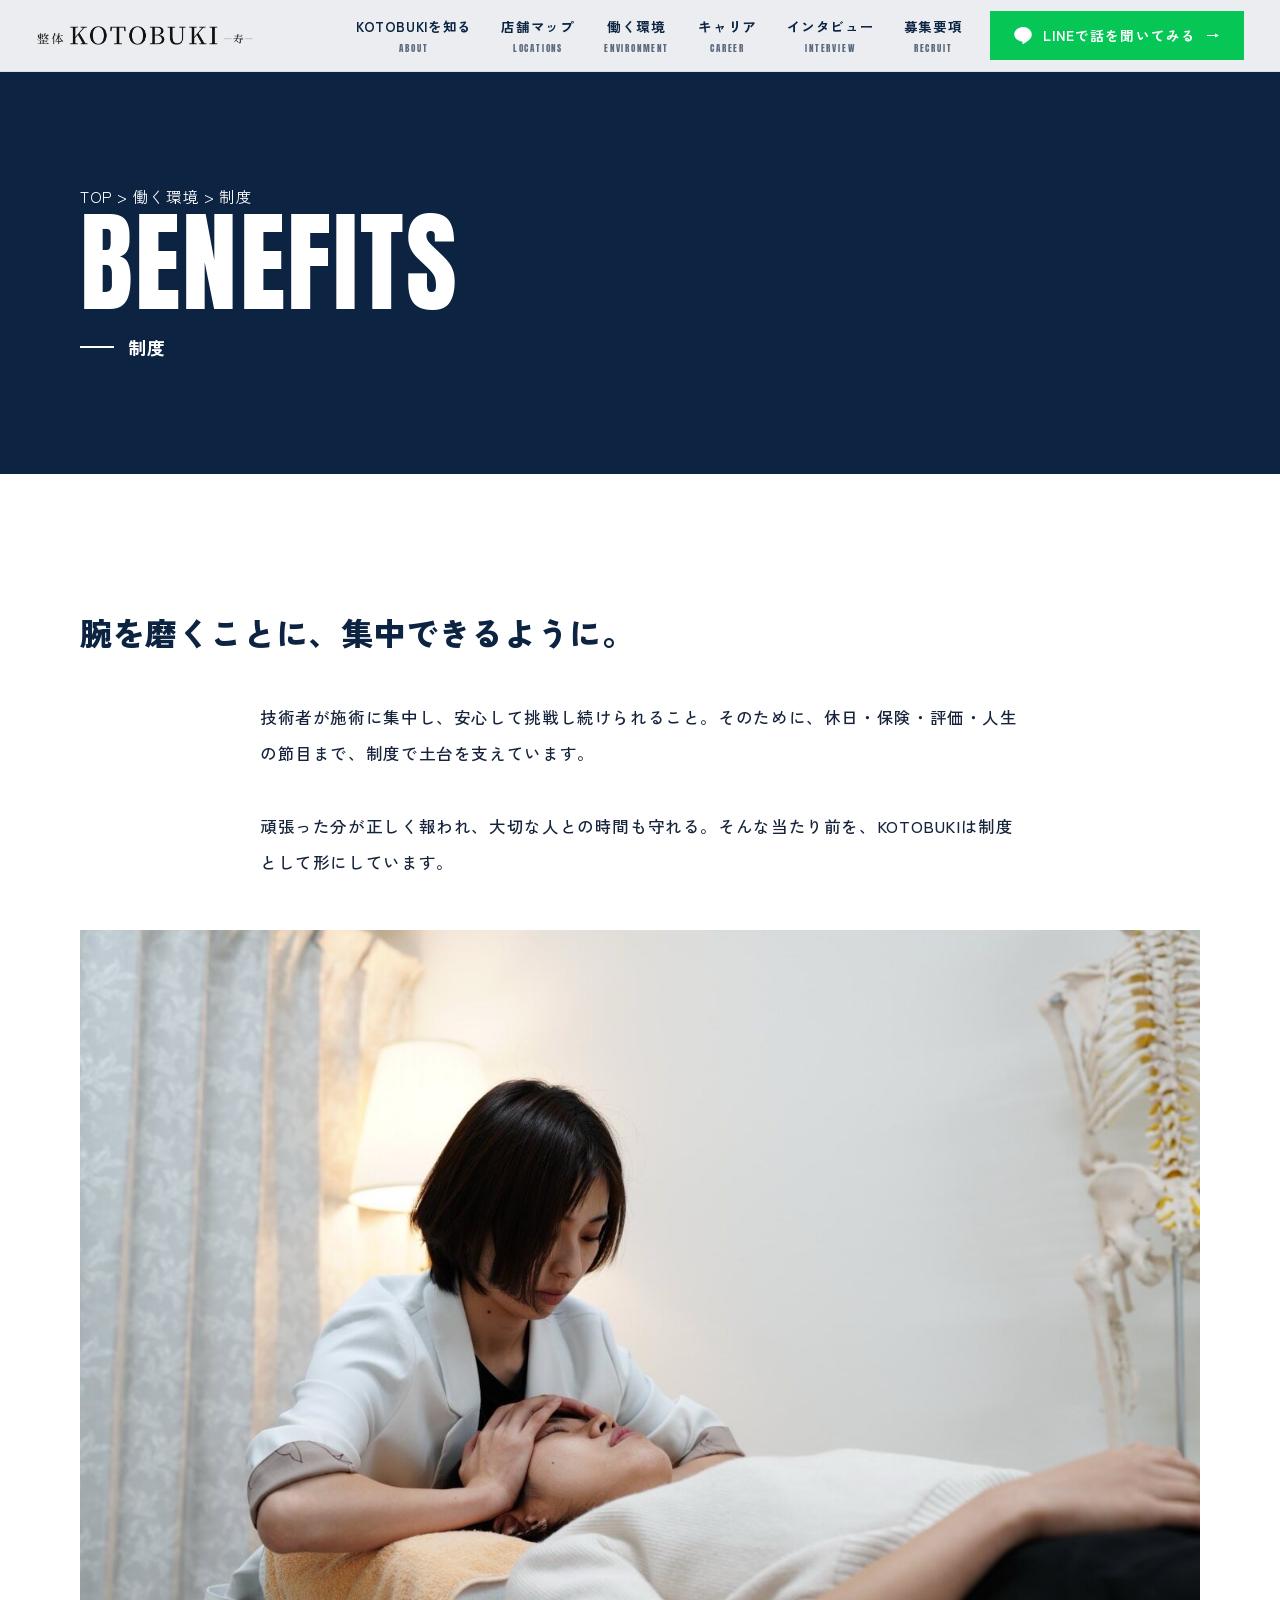
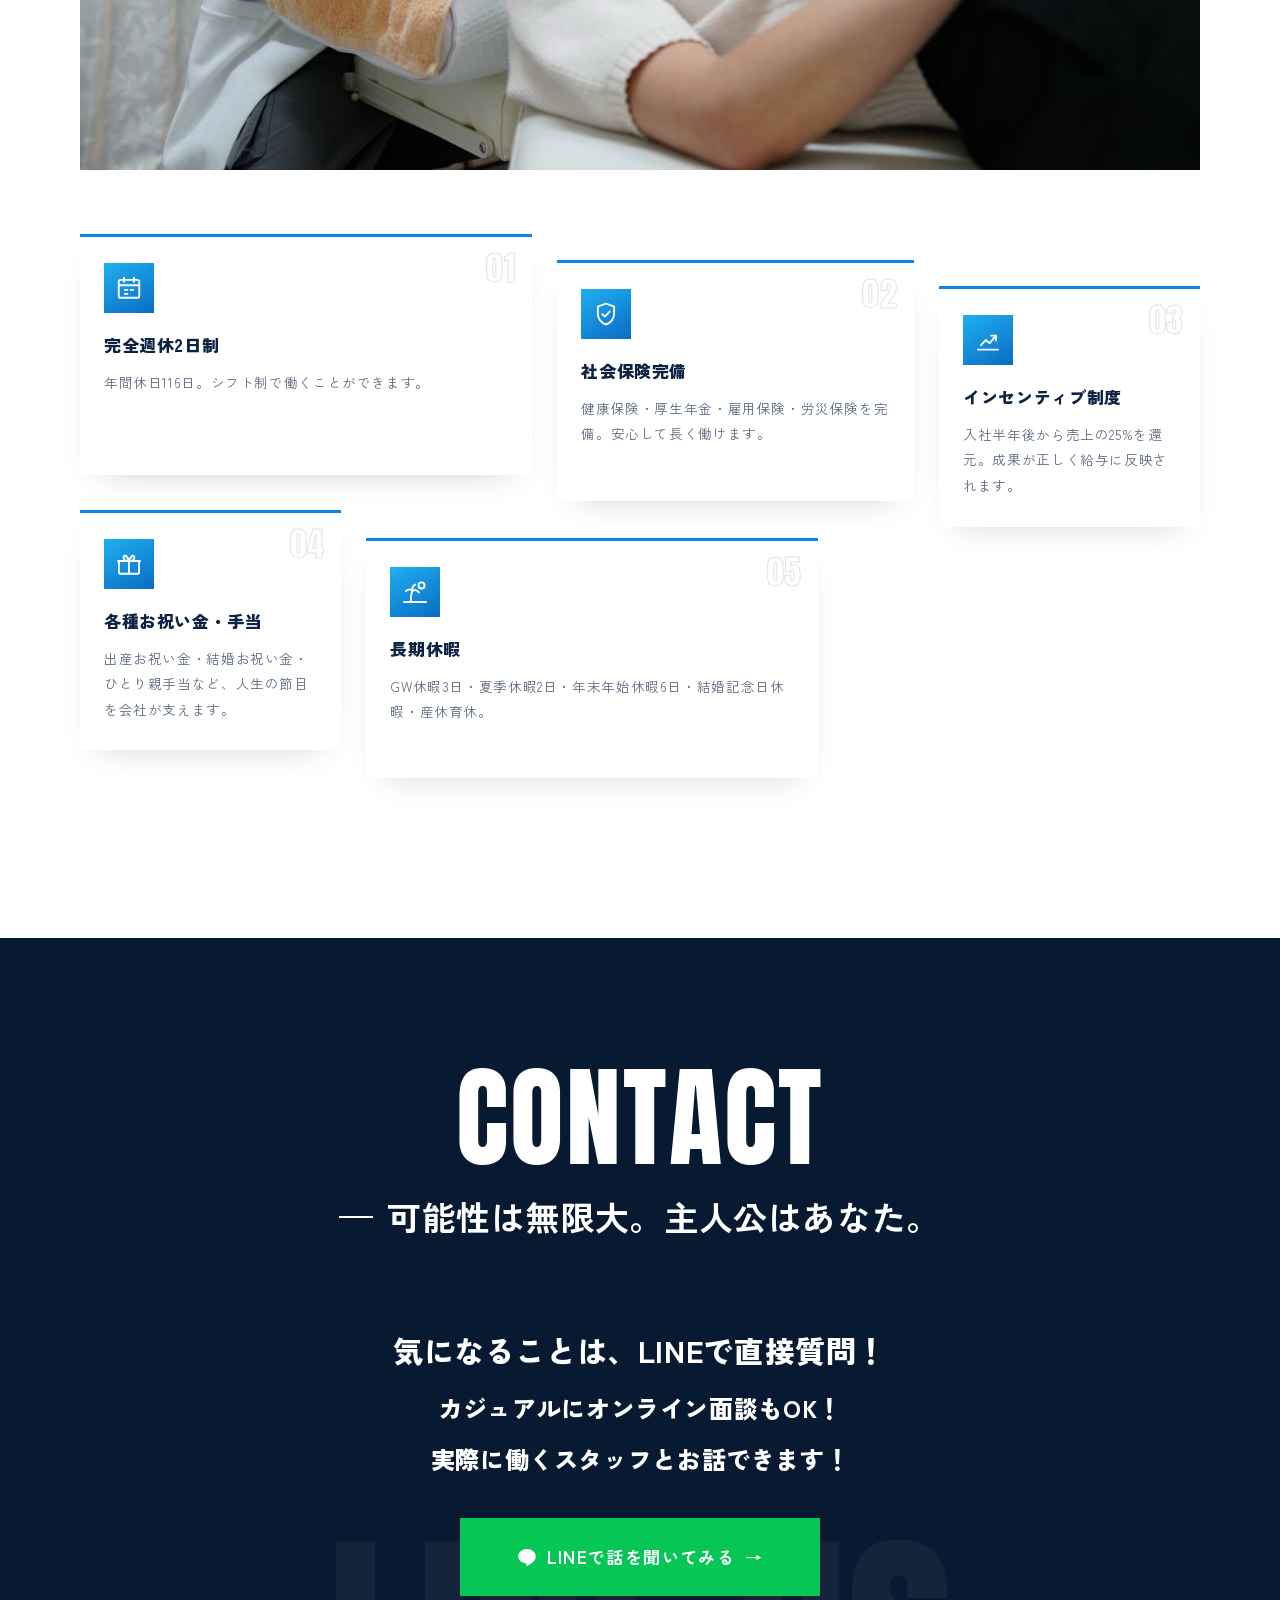
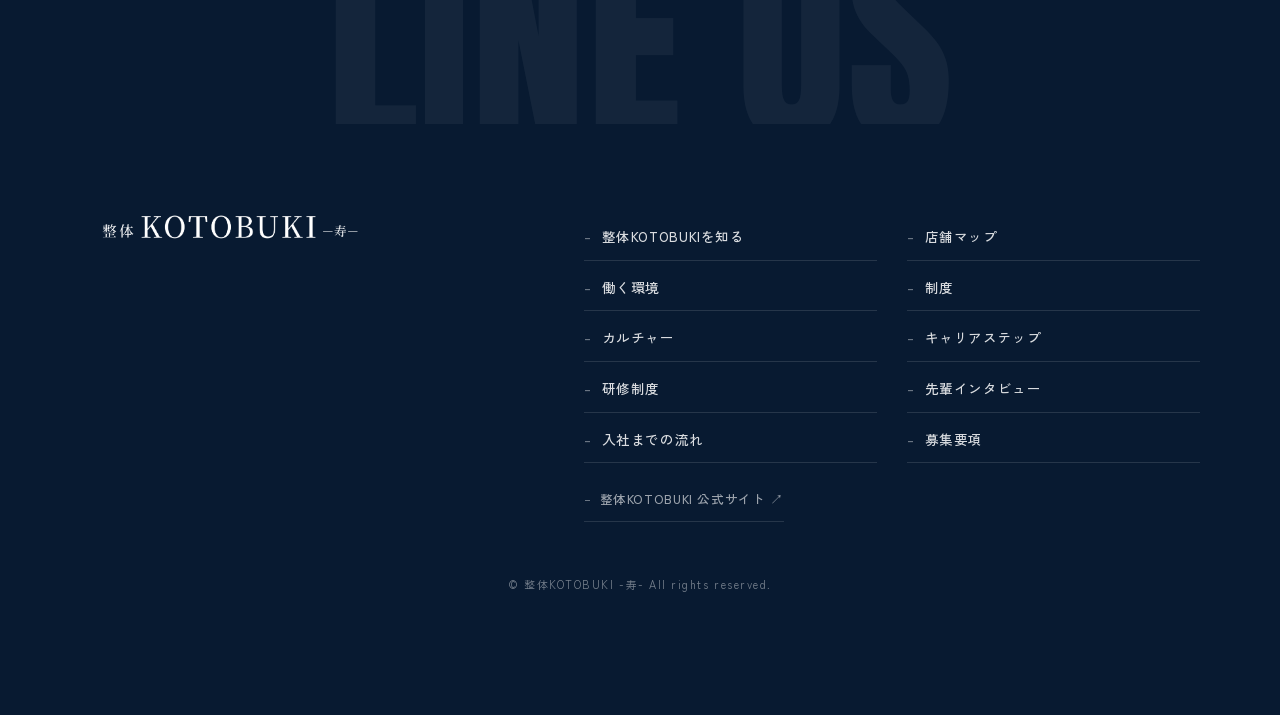
==== commit 6a6b3c7e: "全ページにGoogle Tag Manager(GTM-M3ZTGMVQ)を追加" ====
--- a/benefits.html
+++ b/benefits.html
@@ -3,6 +3,14 @@
 <head>
 <meta charset="UTF-8">
 <meta name="viewport" content="width=device-width, initial-scale=1.0">
+<!-- Google Tag Manager -->
+<script async src="https://www.googletagmanager.com/gtm.js?id=GTM-M3ZTGMVQ"></script>
+<script>
+  window.dataLayer = window.dataLayer || [];
+  function gtag(){dataLayer.push(arguments);}
+  gtag('js', new Date());
+</script>
+<!-- End Google Tag Manager -->
 <title>制度｜整体KOTOBUKI 採用サイト</title>
 <meta name="description" content="">
 <link rel="preconnect" href="https://fonts.googleapis.com">
--- a/css/style.css
+++ b/css/style.css
@@ -284,6 +284,26 @@
   opacity:0;transform:translateY(10px);transition:.8s .9s var(--ease);
 }
 #hero.is-ready .hero-en{opacity:1;transform:none}
+
+/* PC: 左メッセージ・右写真の2カラム（モバイルは従来の縦積み） */
+@media (min-width:900px){
+  #hero{flex-direction:row;min-height:88vh}
+  .hero-slides{order:2;flex:1 1 52%;height:auto;min-height:88vh}
+  .hero-msg{
+    order:1;flex:1 1 48%;
+    /* 斜めカットは右端に付ける（写真との境界） */
+    margin-top:0;margin-right:calc(-1 * var(--slant));
+    clip-path:polygon(0 0,100% 0,calc(100% - var(--slant)) 100%,0 100%);
+    padding:clamp(40px,6vh,90px) clamp(40px,4.5vw,80px) clamp(40px,6vh,90px) max(6%,calc((100% - 1120px)/2));
+    z-index:5;
+  }
+  .hero-copy{font-size:clamp(28px,3vw,46px);white-space:normal;word-break:keep-all;overflow-wrap:break-word}
+  .hero-sub{max-width:none}
+}
+@media (min-width:1280px){
+  .hero-msg{flex-basis:46%}
+  .hero-slides{flex-basis:54%}
+}
 
 /* =====================================================
    画像スライダー（マーキー）
@@ -1029,20 +1049,58 @@
   font-size:clamp(15px,1.3vw,16.5px);font-weight:500;line-height:2.2;
   color:var(--ink);white-space:pre-line;
 }
-.cul-list{margin-top:clamp(36px,5.4vw,60px);display:flex;flex-direction:column;gap:clamp(44px,6.4vw,76px)}
-.cul-item{display:grid;grid-template-columns:1.05fr .95fr;gap:clamp(24px,4vw,52px);align-items:center}
+.cul-list{margin-top:clamp(36px,5.4vw,60px);display:flex;flex-direction:column;gap:clamp(56px,8vw,104px)}
+.cul-item{
+  display:grid;grid-template-columns:1.02fr .98fr;gap:clamp(30px,5vw,72px);align-items:center;
+  position:relative;
+}
+/* 番号を大きく背景に敷く（項目のまとまりを作る目印） */
+.cul-item::before{
+  counter-increment:culc;
+  content:counter(culc,decimal-leading-zero);
+  position:absolute;top:-46px;left:-10px;z-index:0;
+  font-family:var(--font-en);font-size:clamp(74px,11vw,150px);line-height:1;font-weight:400;
+  color:transparent;-webkit-text-stroke:1.5px rgba(31,176,239,.16);
+  pointer-events:none;
+}
+.cul-list{counter-reset:culc}
+.cul-item.is-rev{grid-template-columns:.98fr 1.02fr}
 .cul-item.is-rev .cul-img{order:2}
-.cul-img .imgbox{aspect-ratio:16/10;box-shadow:0 26px 54px -28px rgba(8,26,49,.4)}
+.cul-item.is-rev::before{left:auto;right:-10px}
+/* 写真: 青オフセットパネル＋シャドウ＋ホバーズーム */
+.cul-img{position:relative;z-index:1}
+.cul-img::after{
+  content:"";position:absolute;z-index:0;
+  top:16px;left:16px;right:-16px;bottom:-16px;
+  background:linear-gradient(150deg,var(--blue-fresh-1) 0%,var(--blue-fresh-2) 48%,var(--blue-fresh-3) 100%);
+  transition:transform .5s var(--ease);
+}
+.cul-item.is-rev .cul-img::after{left:-16px;right:16px}
+.cul-item:hover .cul-img::after{transform:translate(4px,4px)}
+.cul-img .imgbox{
+  position:relative;z-index:1;aspect-ratio:4/3;overflow:hidden;
+  box-shadow:0 30px 60px -30px rgba(8,26,49,.5);
+}
+.cul-img .imgbox img{transition:transform 1s var(--ease)}
+.cul-item:hover .cul-img .imgbox img{transform:scale(1.05)}
+/* テキスト: ラベル＋見出し＋本文をひとかたまりに */
+.cul-txt{position:relative;z-index:2}
 .cul-no{
-  font-family:var(--font-en);font-size:clamp(30px,3.6vw,44px);line-height:1;
-  color:transparent;-webkit-text-stroke:1.2px var(--blue-fresh-2);
-  margin-bottom:10px;
-}
-.cul-txt h2{font-size:clamp(19px,2.3vw,25px);font-weight:900;color:var(--navy-900);margin-bottom:12px}
-.cul-txt p{font-size:15px;line-height:2.1;color:var(--ink)}
+  display:inline-flex;align-items:center;gap:12px;
+  font-family:var(--font-en);font-size:clamp(15px,1.6vw,18px);letter-spacing:.16em;
+  color:var(--blue-fresh-3);-webkit-text-stroke:0;margin-bottom:16px;font-weight:700;
+}
+.cul-no::before{content:"";width:34px;height:2px;background:var(--blue-fresh-2)}
+.cul-txt h2{
+  font-size:clamp(20px,2.5vw,27px);font-weight:900;color:var(--navy-900);
+  margin-bottom:16px;line-height:1.5;
+}
+.cul-txt p{font-size:15px;line-height:2.15;color:var(--ink)}
 @media (max-width:820px){
-  .cul-item{grid-template-columns:1fr;gap:16px}
+  .cul-item,.cul-item.is-rev{grid-template-columns:1fr;gap:20px}
   .cul-item.is-rev .cul-img{order:0}
+  .cul-item::before,.cul-item.is-rev::before{top:-30px;left:-4px;right:auto;font-size:64px}
+  .cul-img::after,.cul-item.is-rev .cul-img::after{top:10px;left:10px;right:-10px;bottom:-10px}
   .cul-txt p{font-size:14px}
 }
 
@@ -1115,3 +1173,46 @@
 @media (max-width:720px){
   .train-feats{grid-template-columns:1fr}
 }
+
+/* 研修ページ: ラベル脇の小さな線画アイコン（カルチャー流用の .cul-no 内に配置） */
+.cul-no .cul-ic{
+  display:inline-grid;place-items:center;width:26px;height:26px;flex:none;
+  background:linear-gradient(150deg,var(--blue-fresh-1),var(--blue-fresh-3));
+}
+.cul-no .cul-ic svg{width:58%;height:58%;fill:none;stroke:#fff;stroke-width:1.7;stroke-linecap:round;stroke-linejoin:round}
+
+/* =====================================================
+   研修: 研修を受けた社員の声（VOICE）
+   ===================================================== */
+.voice-sec{background:linear-gradient(150deg,var(--blue-fresh-1) 0%,var(--blue-fresh-2) 45%,var(--blue-fresh-3) 100%)}
+.voice-head{text-align:center;margin-bottom:clamp(30px,4.4vw,48px)}
+.voice-head .sec-head-en{
+  font-family:var(--font-en);font-size:clamp(13px,1.5vw,15px);letter-spacing:.24em;
+  color:rgba(255,255,255,.85);font-weight:700;display:block;margin-bottom:10px;
+}
+.voice-title{font-size:clamp(21px,2.8vw,30px);font-weight:900;color:var(--white)}
+.voice-grid{display:grid;grid-template-columns:repeat(3,1fr);gap:clamp(18px,2.4vw,28px)}
+.voice-card{
+  background:var(--white);
+  border-top:3px solid var(--blue-fresh-2);
+  box-shadow:0 20px 46px -28px rgba(8,26,49,.32);
+  display:flex;flex-direction:column;overflow:hidden;
+}
+/* 顔写真を大きく上部に */
+.voice-photo{position:relative;background:linear-gradient(160deg,#EDF3FA,#DCE7F3)}
+.voice-photo .imgbox{aspect-ratio:4/3;width:100%}
+.voice-photo .imgbox img{object-position:top center}
+.voice-photo .ph{min-height:220px}
+.voice-body{padding:clamp(22px,2.6vw,30px);display:flex;flex-direction:column;flex:1}
+.voice-card h3{
+  font-size:clamp(16px,1.9vw,18.5px);font-weight:900;color:var(--navy-900);
+  line-height:1.55;margin-bottom:14px;
+}
+.voice-body>p{font-size:14px;line-height:2.05;color:var(--ink);flex:1}
+.voice-meta{margin-top:20px;padding-top:18px;border-top:1px solid var(--rule);display:flex;flex-direction:column;line-height:1.5}
+.voice-meta b{font-size:16px;font-weight:900;color:var(--navy-900)}
+.voice-meta small{font-size:12.5px;color:var(--gray);letter-spacing:.03em;margin-top:2px}
+@media (max-width:900px){
+  .voice-grid{grid-template-columns:1fr;max-width:420px;margin:0 auto}
+  .voice-photo .imgbox{aspect-ratio:16/11}
+}
